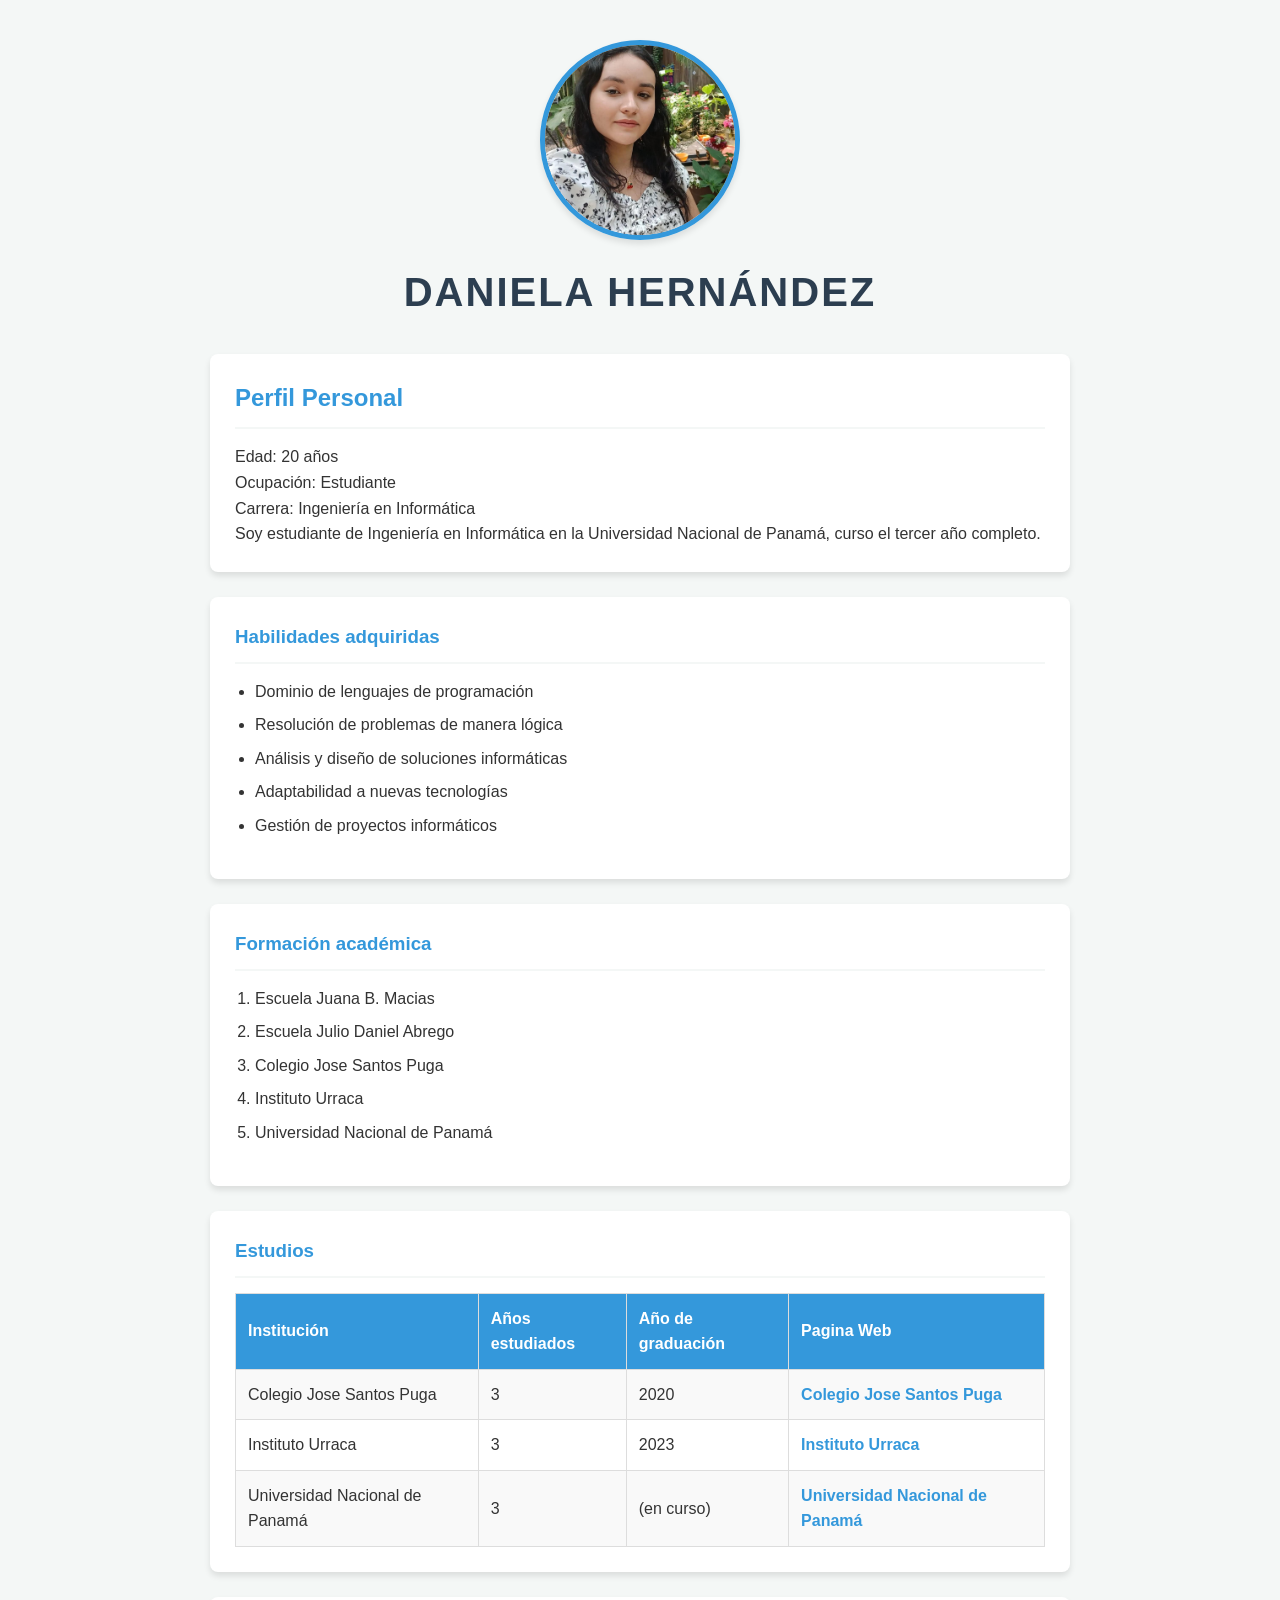
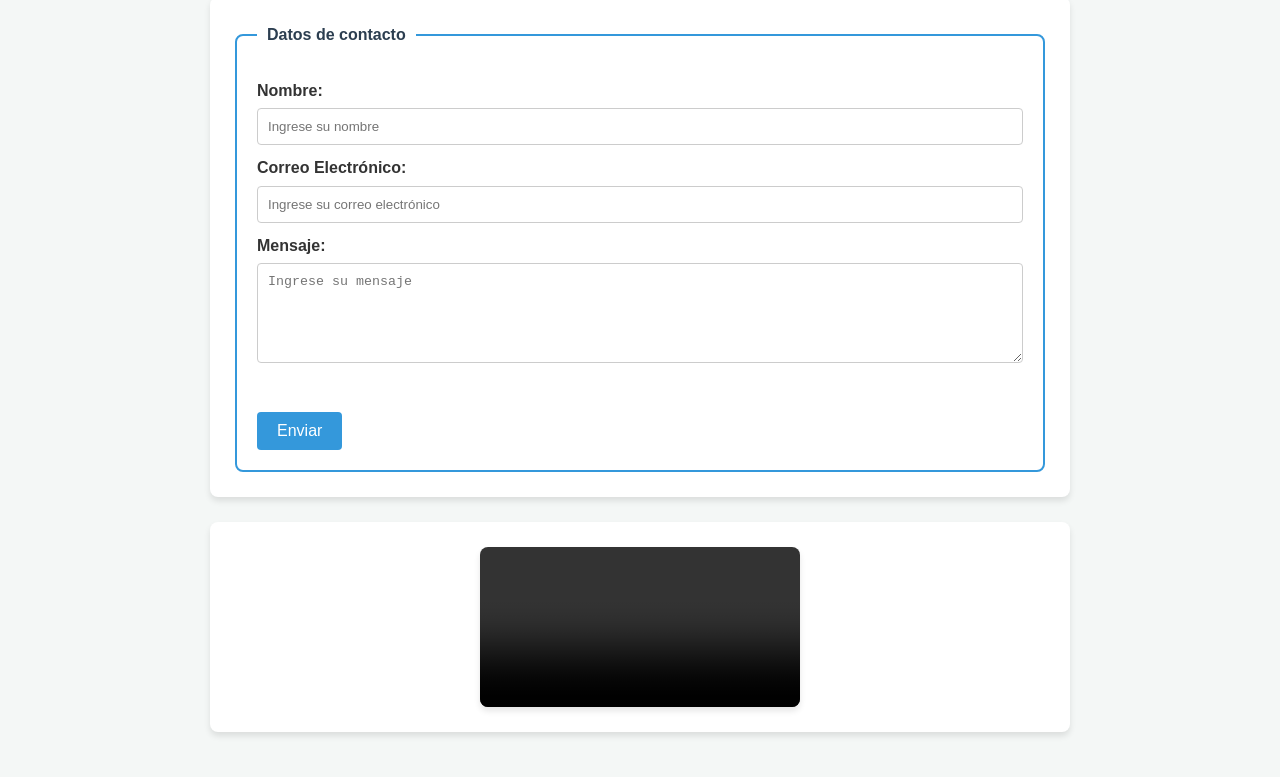
==== index.html @ 34d0515a "Add files via upload" ====
<!DOCTYPE html>
<html lang="es">
<head>
    <meta charset="UTF-8">
    <meta name="viewport" content="width=device-width, initial-scale=1.0">
    <title>Perfil Personal</title>
    <meta name="author" content="Daniela Hernández">
    <link rel="stylesheet" href="assets/css/style.css">
</head>
<body>
    <img src="assets/img/foto_personal.jpg" alt="Foto de perfil" width="300">
    <h1 id="titulo">Daniela Hernández</h1>
<section class="seccion">
    <h2>Perfil Personal</h2>
    <p>Edad: 20 años</p>
    <p>Ocupación: Estudiante</p>
    <p>Carrera: Ingeniería en Informática</p>
    <p>Soy estudiante de Ingeniería en Informática en la Universidad Nacional de Panamá, curso el tercer año completo.</p>
</section>
<section class="seccion">
    <h3>Habilidades adquiridas</h3>
    <ul>
        <li>Dominio de lenguajes de programación</li>
        <li>Resolución de problemas de manera lógica</li>
        <li>Análisis y diseño de soluciones informáticas</li>
        <li>Adaptabilidad a nuevas tecnologías</li>
        <li>Gestión de proyectos informáticos</li>
    </ul>
</section>
<section class="seccion">
    <h3>Formación académica </h3>
    <ol>
        <li>Escuela Juana B. Macias</li>
        <li>Escuela Julio Daniel Abrego</li>
        <li>Colegio Jose Santos Puga</li>
        <li>Instituto Urraca</li>
        <li>Universidad Nacional de Panamá</li>
    </ol>
</section>
<section class="seccion">
    <h3>Estudios</h3>
    <table>
        <tr>
            <th>Institución</th>
            <th>Años estudiados</th>
            <th>Año de graduación</th>
            <th>Pagina Web</th>
        </tr>
        <tr>
            <td>Colegio Jose Santos Puga</td>
            <td>3</td>
            <td>2020</td>
            <td><a href = "https://www.colegiojosesantospuga.org/">Colegio Jose Santos Puga</a></td>
        </tr>
        <tr>
            <td>Instituto Urraca</td>
            <td>3</td>
            <td>2023</td>
            <td><a href = "https://www.instagram.com/instituto_urraca_oficial/">Instituto Urraca</a></td>
        </tr>
        <tr>
            <td>Universidad Nacional de Panamá</td>
            <td>3</td>
            <td>(en curso)</td>
            <td><a href = "https://www.up.ac.pa/">Universidad Nacional de Panamá</a></td>
        </tr>
    </table>
</section>
<section class="seccion">
    <form >
        <fieldset>
            <legend>Datos de contacto</legend>
            <label for="nombre">Nombre:</label>
            <input type="text" id="nombre" name="nombre" placeholder="Ingrese su nombre" required>
            <br>
            <label for="mail">Correo Electrónico:</label>
            <input type="email" id="mail" name="user_mail" placeholder="Ingrese su correo electrónico" required>
            <br>
            <label for="msg">Mensaje:</label>
            <textarea id="msg" name="user_message" placeholder="Ingrese su mensaje"></textarea>
            <br><br>
            <button type="submit">Enviar</button>
        </fieldset>
    </form>
</section>
<section class="seccion">
    <video width="320" controls>
        <source src="assets/vid/153276-804933498_medium.mp4" type="video/mp4">
        no se puede reproducir el video
    </video>
</section>
</body>
</html>
---- assets/css/style.css ----
/* CSS for Personal Profile - Daniela Hernández */
:root {
    --primary-color: #2c3e50;
    --secondary-color: #3498db;
    --background-color: #f4f7f6;
    --text-color: #333;
    --card-background: #fff;
    --border-radius: 8px;
    --shadow: 0 4px 6px rgba(0, 0, 0, 0.1);
}
* {
    box-sizing: border-box;
    margin: 0;
    padding: 0;
}
body {
    font-family: 'Segoe UI', Tahoma, Geneva, Verdana, sans-serif;
    background-color: var(--background-color);
    color: var(--text-color);
    line-height: 1.6;
    padding: 20px;
    max-width: 900px;
    margin: 0 auto;
}
/* Profile Image */
img[alt="Foto de perfil"] {
    display: block;
    margin: 20px auto;
    border-radius: 50%;
    border: 5px solid var(--secondary-color);
    box-shadow: var(--shadow);
    width: 200px;
    height: 200px;
    object-fit: cover;
}
/* Header */
#titulo {
    text-align: center;
    color: var(--primary-color);
    font-size: 2.5em;
    margin-bottom: 30px;
    text-transform: uppercase;
    letter-spacing: 2px;
}
/* Sections */
.seccion {
    background: var(--card-background);
    padding: 25px;
    margin-bottom: 25px;
    border-radius: var(--border-radius);
    box-shadow: var(--shadow);
}
.seccion h2, .seccion h3 {
    color: var(--secondary-color);
    border-bottom: 2px solid var(--background-color);
    padding-bottom: 10px;
    margin-bottom: 15px;
}
/* Lists */
ul, ol {
    margin-left: 20px;
    margin-bottom: 15px;
}
li {
    margin-bottom: 8px;
}
/* Table */
table {
    width: 100%;
    border-collapse: collapse;
    margin-top: 15px;
}
th, td {
    border: 1px solid #ddd;
    padding: 12px;
    text-align: left;
}
th {
    background-color: var(--secondary-color);
    color: white;
}
tr:nth-child(even) {
    background-color: #f9f9f9;
}
tr:hover {
    background-color: #f1f1f1;
}
a {
    color: var(--secondary-color);
    text-decoration: none;
    font-weight: bold;
}
a:hover {
    text-decoration: underline;
}
/* Form */
fieldset {
    border: 2px solid var(--secondary-color);
    padding: 20px;
    border-radius: var(--border-radius);
}
legend {
    font-weight: bold;
    color: var(--primary-color);
    padding: 0 10px;
}
label {
    display: block;
    margin-top: 10px;
    font-weight: bold;
}
input[type="text"],
input[type="email"],
textarea {
    width: 100%;
    padding: 10px;
    margin-top: 5px;
    border: 1px solid #ccc;
    border-radius: 4px;
}
textarea {
    height: 100px;
}
button {
    background-color: var(--secondary-color);
    color: white;
    padding: 10px 20px;
    border: none;
    border-radius: 4px;
    cursor: pointer;
    font-size: 16px;
    margin-top: 15px;
    transition: background-color 0.3s;
}
button:hover {
    background-color: #2980b9;
}
/* Video */
video {
    display: block;
    margin: 0 auto;
    max-width: 100%;
    border-radius: var(--border-radius);
    box-shadow: var(--shadow);
}
/* Responsive */
@media (max-width: 600px) {
    body {
        padding: 10px;
    }
    
    #titulo {
        font-size: 1.8em;
    }
    
    table, th, td {
        font-size: 14px;
    }
}
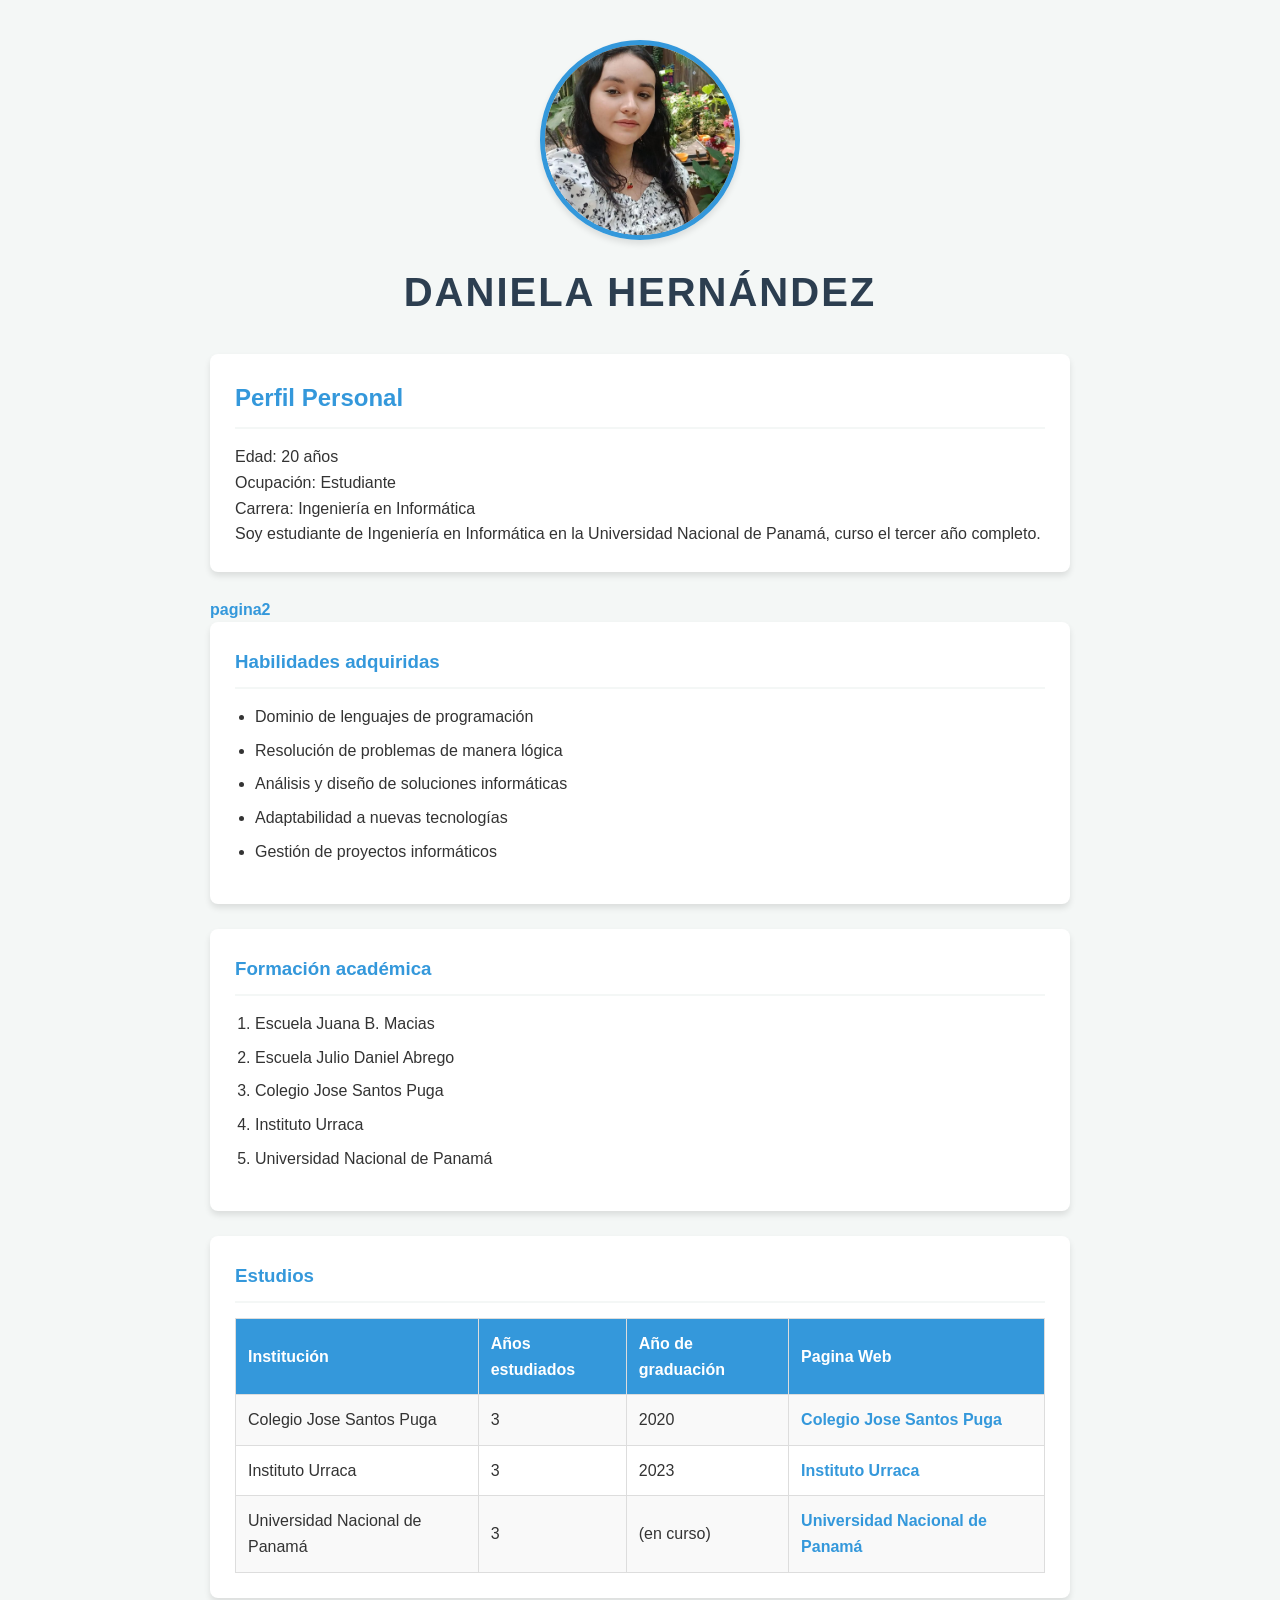
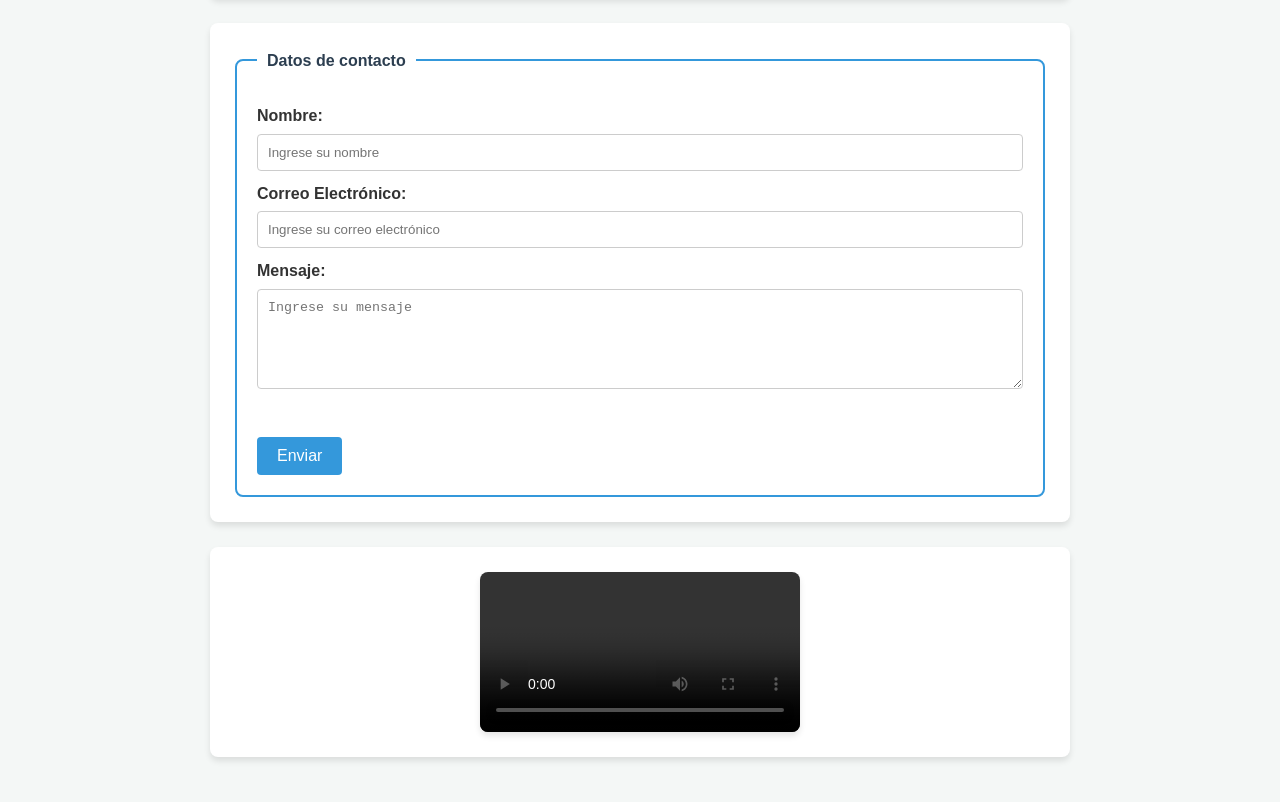
==== commit c29e2ace: "Add files via upload" ====
--- a/index.html
+++ b/index.html
@@ -17,6 +17,7 @@
     <p>Carrera: Ingeniería en Informática</p>
     <p>Soy estudiante de Ingeniería en Informática en la Universidad Nacional de Panamá, curso el tercer año completo.</p>
 </section>
+<a href="pag.html">pagina2</a>
 <section class="seccion">
     <h3>Habilidades adquiridas</h3>
     <ul>
